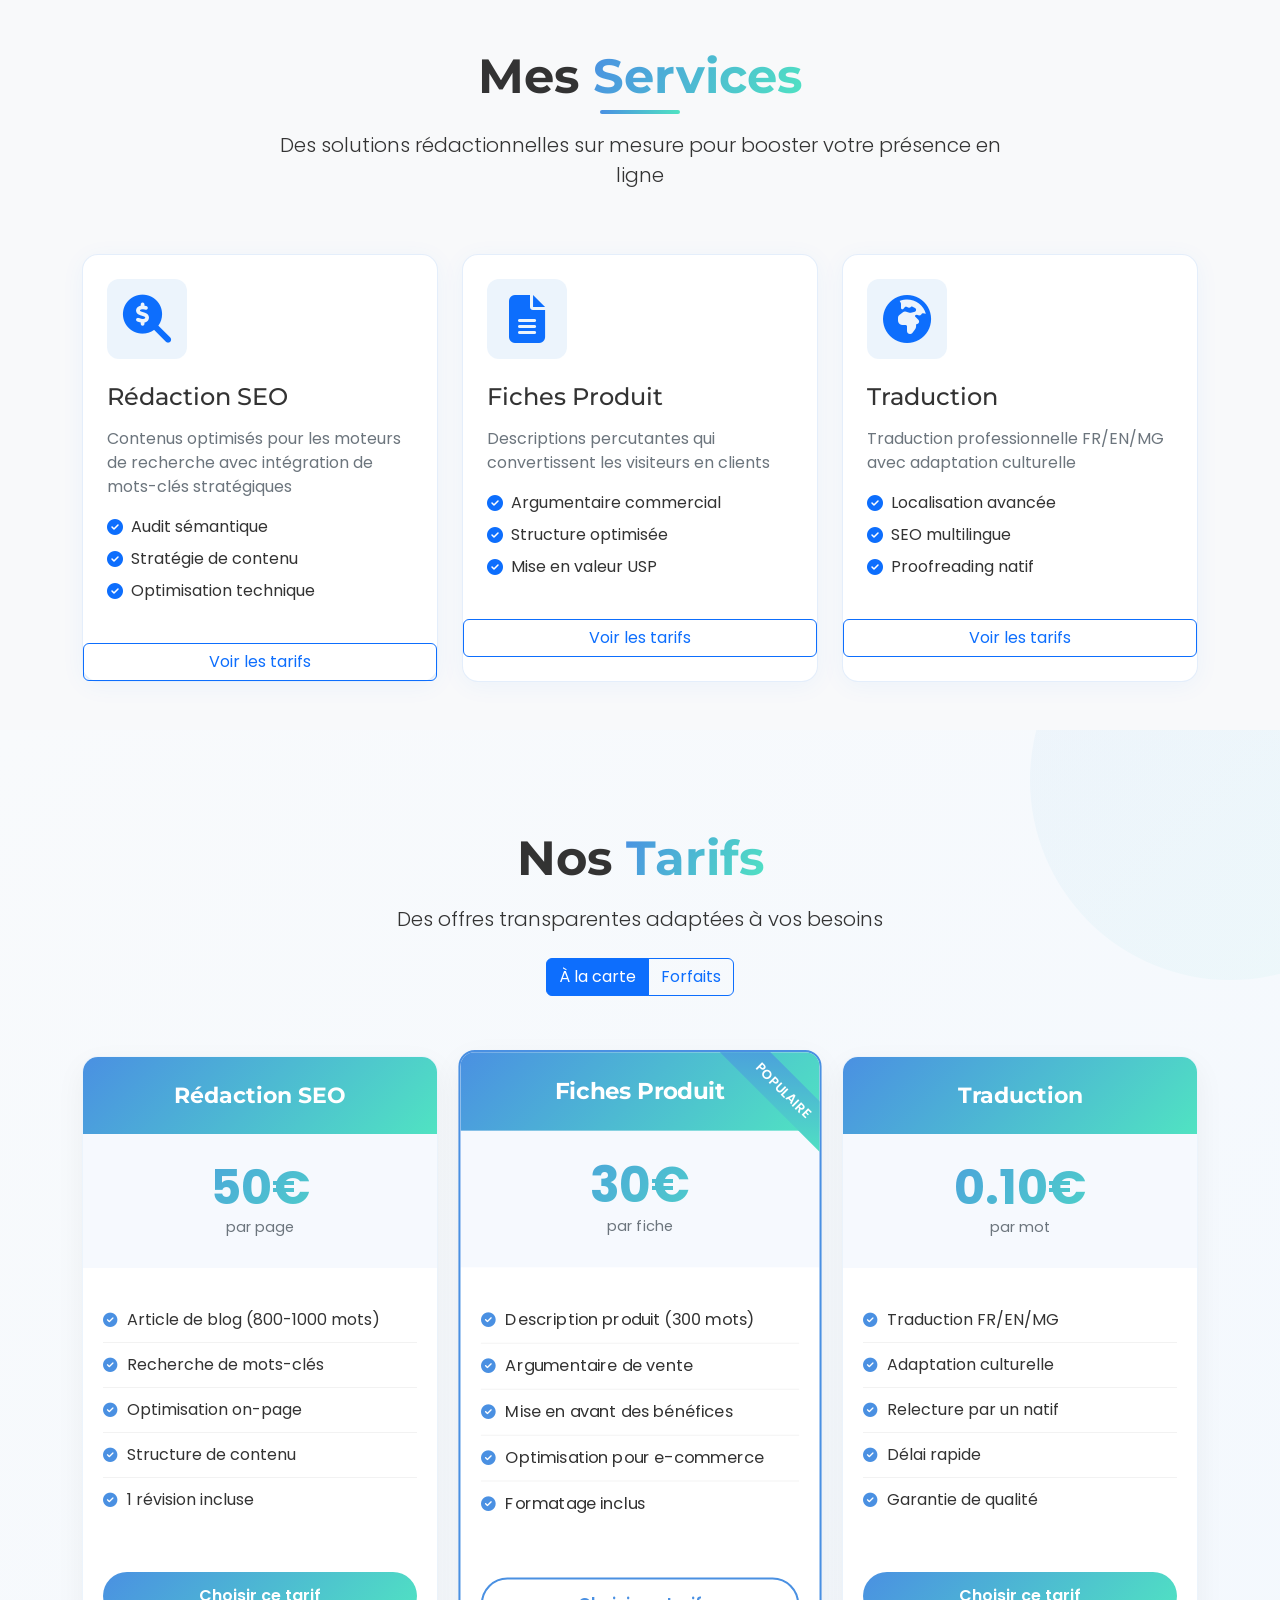
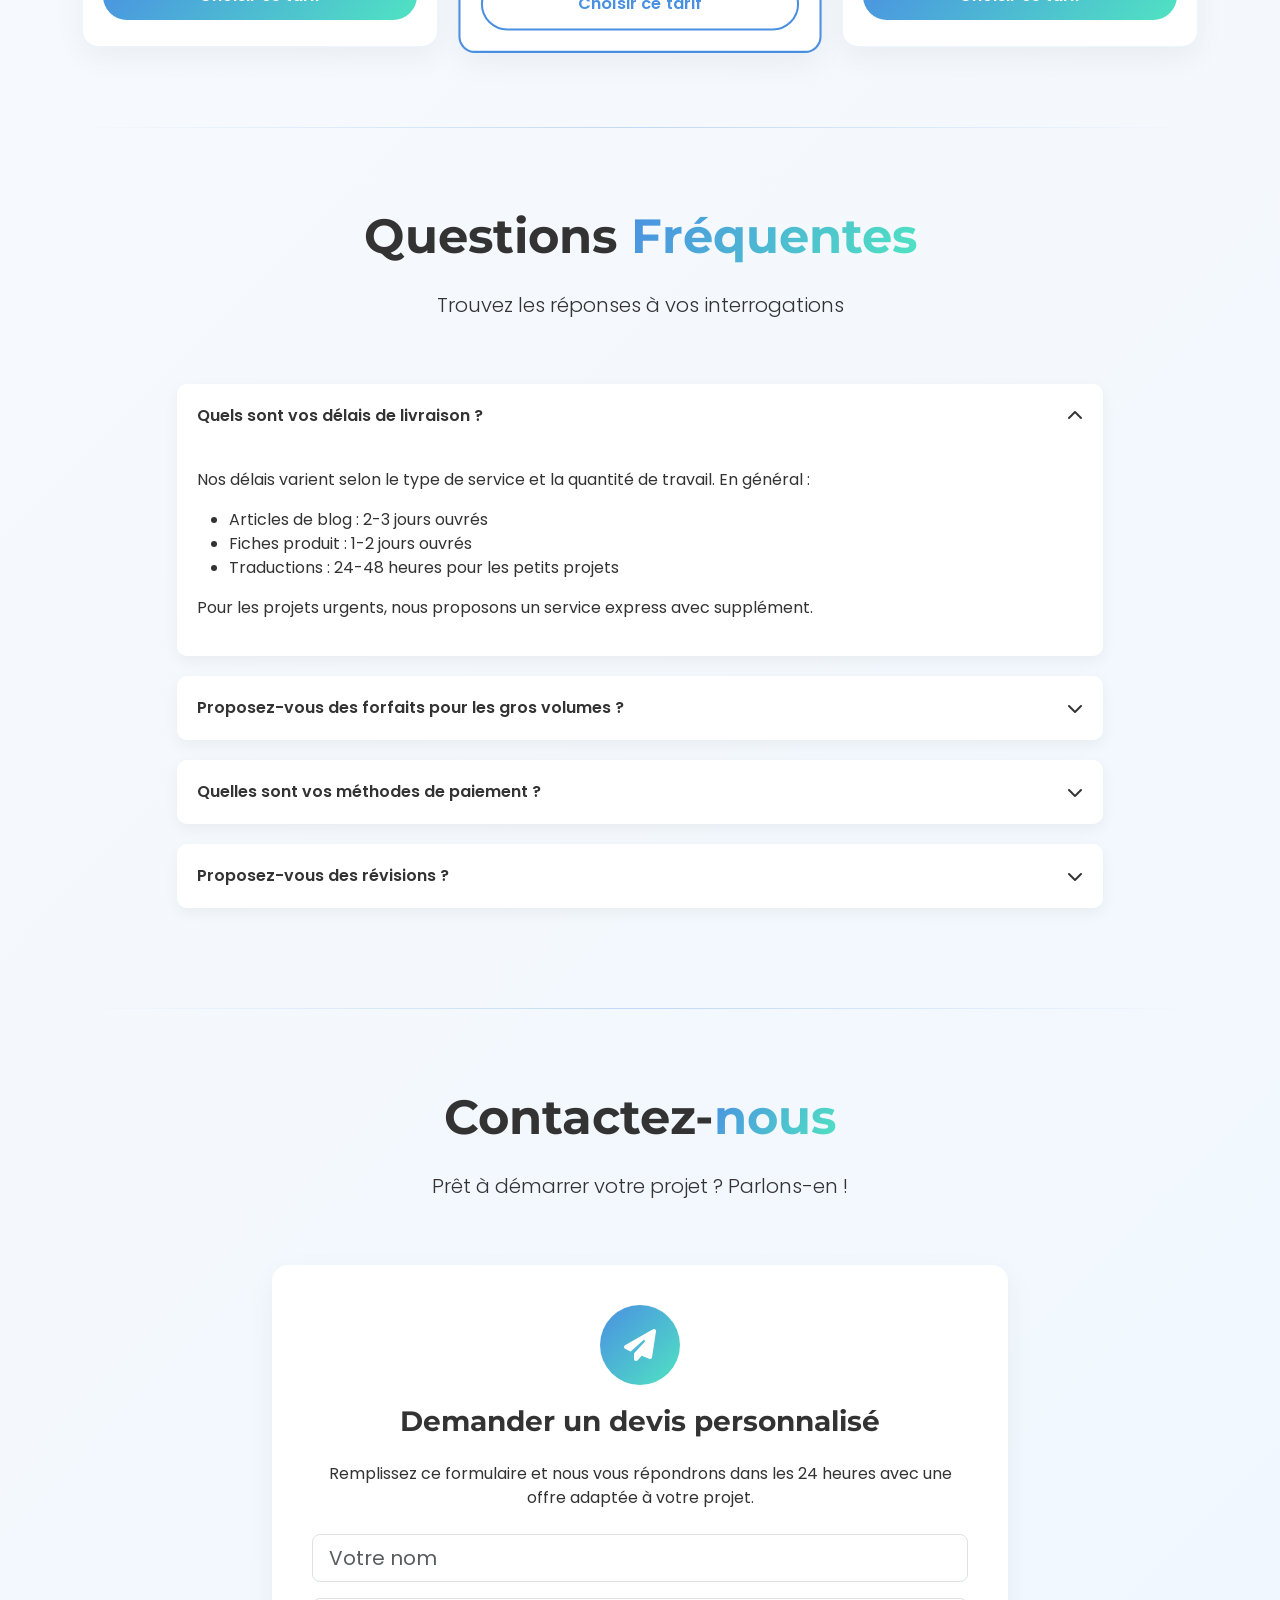
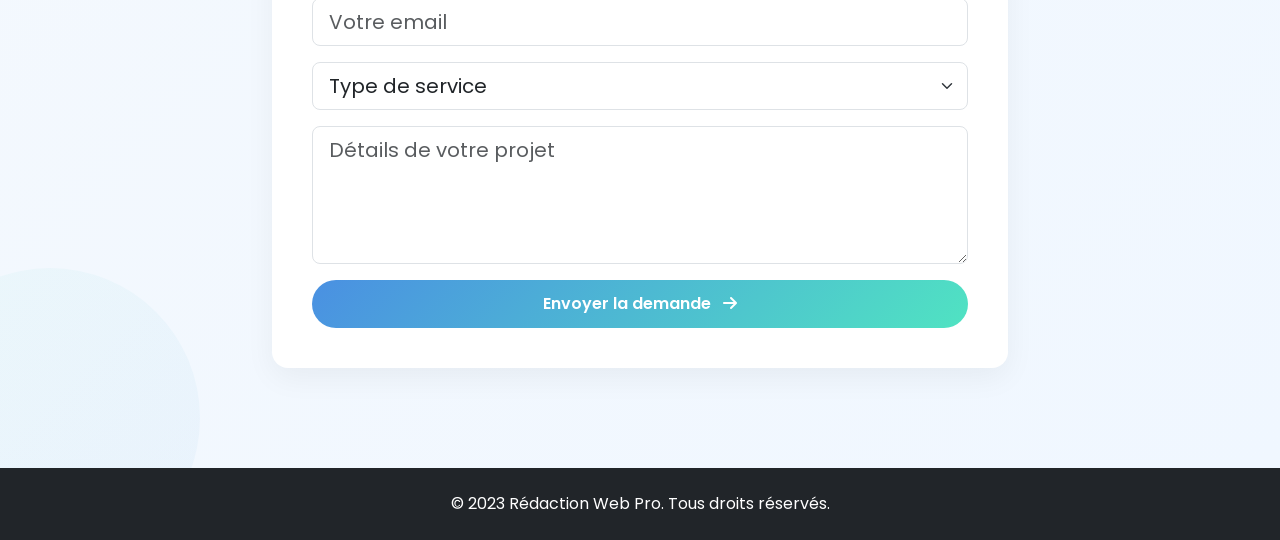
==== faq.html @ 9dbad0db "Merge pull request #6 from RH-Muriel/pricing-50 pricing-card" ====
<!DOCTYPE html>
<html lang="fr">
<head>
    <meta charset="UTF-8">
    <meta name="viewport" content="width=device-width, initial-scale=1.0">
    <title>Services et Tarifs - Rédaction Web</title>
    <link href="https://cdn.jsdelivr.net/npm/bootstrap@5.3.0/dist/css/bootstrap.min.css" rel="stylesheet">
    <link rel="stylesheet" href="https://cdnjs.cloudflare.com/ajax/libs/font-awesome/6.4.0/css/all.min.css">
    <link href="https://fonts.googleapis.com/css2?family=Montserrat:wght@400;500;600;700&family=Poppins:wght@300;400;500&display=swap" rel="stylesheet">
    <style>
        :root {
            --primary: #4a90e2;
            --secondary: #50e3c2;
            --dark: #2c3e50;
            --light: #f8f9fa;
            --gray: #6c757d;
        }
        
        body {
            font-family: 'Poppins', sans-serif;
            color: #333;
            background-color: #fafbfc;
        }
        
        h1, h2, h3, h4, h5 {
            font-family: 'Montserrat', sans-serif;
            font-weight: 700;
        }
        
        .Title-underline {
            position: relative;
            display: inline-block;
        }
        
        .Title-underline::after {
            content: '';
            position: absolute;
            bottom: -8px;
            left: 50%;
            transform: translateX(-50%);
            width: 80px;
            height: 4px;
            background: linear-gradient(90deg, var(--primary), var(--secondary));
            border-radius: 2px;
        }
        
        .highlight {
            background: linear-gradient(120deg, var(--primary), var(--secondary));
            -webkit-background-clip: text;
            background-clip: text;
            color: transparent;
            font-weight: 700;
        }
        
        /* Section Services */
        .services-section {
            position: relative;
            overflow: hidden;
        }
        
        .service-card {
            background: white;
            border-radius: 16px;
            border: 1px solid rgba(74, 144, 226, 0.15);
            transition: all 0.3s cubic-bezier(0.4, 0, 0.2, 1);
            height: 100%;
            box-shadow: 0 4px 24px rgba(13, 110, 253, 0.05);
        }
        
        .service-card:hover {
            transform: translateY(-8px);
            box-shadow: 0 12px 32px rgba(13, 110, 253, 0.15);
            border-color: rgba(74, 144, 226, 0.3);
        }
        
        .icon-box {
            width: 80px;
            height: 80px;
            display: flex;
            align-items: center;
            justify-content: center;
            background: rgba(74, 144, 226, 0.1);
            border-radius: 12px;
            transition: all 0.3s ease;
        }
        
        .service-card:hover .icon-box {
            background: linear-gradient(135deg, var(--primary) 0%, var(--secondary) 100%);
            color: white !important;
        }
        
        .hover-scale {
            transition: transform 0.3s ease;
        }
        
        .hover-scale:hover {
            transform: scale(1.05);
        }
        
        /* Section Tarifs */
        .pricing-section {
            padding: 100px 0;
            background: linear-gradient(135deg, #f8fafc 0%, #f0f7ff 100%);
            position: relative;
            overflow: hidden;
        }
        
        .pricing-section::before {
            content: '';
            position: absolute;
            top: -150px;
            right: -150px;
            width: 400px;
            height: 400px;
            border-radius: 50%;
            background: linear-gradient(135deg, rgba(74, 144, 226, 0.05) 0%, rgba(80, 227, 194, 0.05) 100%);
            z-index: 0;
        }
        
        .pricing-section::after {
            content: '';
            position: absolute;
            bottom: -100px;
            left: -100px;
            width: 300px;
            height: 300px;
            border-radius: 50%;
            background: linear-gradient(135deg, rgba(80, 227, 194, 0.05) 0%, rgba(74, 144, 226, 0.05) 100%);
            z-index: 0;
        }
        
        .pricing-header {
            text-align: center;
            margin-bottom: 60px;
            position: relative;
            z-index: 1;
        }
        
        .pricing-card {
            background: white;
            border-radius: 16px;
            overflow: hidden;
            box-shadow: 0 10px 30px rgba(0, 0, 0, 0.05);
            transition: all 0.4s ease;
            position: relative;
            z-index: 1;
            height: 100%;
            border: 1px solid rgba(74, 144, 226, 0.1);
        }
        
        .pricing-card:hover {
            transform: translateY(-10px);
            box-shadow: 0 15px 40px rgba(74, 144, 226, 0.15);
        }
        
        .pricing-card.popular {
            border: 2px solid var(--primary);
            transform: scale(1.02);
            z-index: 2;
        }
        
        .pricing-card.popular:hover {
            transform: scale(1.02) translateY(-10px);
        }
        
        .popular-badge {
            position: absolute;
            top: 20px;
            right: -40px;
            background: linear-gradient(135deg, var(--primary) 0%, var(--secondary) 100%);
            color: white;
            padding: 8px 40px;
            transform: rotate(45deg);
            font-size: 0.8rem;
            font-weight: 600;
            z-index: 3;
        }
        
        .pricing-title {
            background: linear-gradient(135deg, var(--primary) 0%, var(--secondary) 100%);
            color: white;
            padding: 25px 20px;
            text-align: center;
        }
        
        .pricing-title h3 {
            margin: 0;
            font-size: 1.4rem;
        }
        
        .pricing-price {
            padding: 30px 20px;
            text-align: center;
            background: rgba(74, 144, 226, 0.05);
        }
        
        .price-amount {
            font-size: 3rem;
            font-weight: 700;
            background: linear-gradient(135deg, var(--primary) 0%, var(--secondary) 100%);
            -webkit-background-clip: text;
            background-clip: text;
            color: transparent;
            line-height: 1;
            margin-bottom: 5px;
        }
        
        .price-period {
            color: var(--gray);
            font-size: 0.9rem;
        }
        
        .pricing-features {
            padding: 30px 20px;
        }
        
        .feature-item {
            display: flex;
            align-items: center;
            padding: 10px 0;
            border-bottom: 1px solid rgba(0, 0, 0, 0.05);
        }
        
        .feature-item:last-child {
            border-bottom: none;
        }
        
        .feature-item i {
            color: var(--primary);
            margin-right: 10px;
            font-size: 0.9rem;
        }
        
        .pricing-cta {
            padding: 20px;
            text-align: center;
        }
        
        .btn-primary-gradient {
            background: linear-gradient(135deg, var(--primary) 0%, var(--secondary) 100%);
            border: none;
            color: white;
            padding: 12px 30px;
            border-radius: 30px;
            font-weight: 600;
            transition: all 0.3s ease;
            display: inline-block;
            text-align: center;
            width: 100%;
        }
        
        .btn-primary-gradient:hover {
            transform: translateY(-3px);
            box-shadow: 0 7px 15px rgba(74, 144, 226, 0.4);
        }
        
        .pricing-card.popular .btn-primary-gradient {
            background: white;
            color: var(--primary);
            border: 2px solid var(--primary);
        }
        
        .pricing-card.popular .btn-primary-gradient:hover {
            background: linear-gradient(135deg, var(--primary) 0%, var(--secondary) 100%);
            color: white;
        }
        
        .section-divider {
            height: 1px;
            background: linear-gradient(90deg, transparent, rgba(74, 144, 226, 0.3), transparent);
            margin: 80px 0;
        }
        
        .faq-item {
            margin-bottom: 20px;
            border-radius: 10px;
            overflow: hidden;
            box-shadow: 0 5px 15px rgba(0, 0, 0, 0.05);
        }
        
        .faq-question {
            background: white;
            padding: 20px;
            font-weight: 600;
            cursor: pointer;
            display: flex;
            justify-content: space-between;
            align-items: center;
            transition: all 0.3s ease;
        }
        
        .faq-question:hover {
            background: rgba(74, 144, 226, 0.05);
        }
        
        .faq-question i {
            transition: transform 0.3s ease;
        }
        
        .faq-answer {
            padding: 0 20px;
            max-height: 0;
            overflow: hidden;
            transition: all 0.3s ease;
            background: white;
        }
        
        .faq-item.active .faq-answer {
            padding: 20px;
            max-height: 500px;
        }
        
        .faq-item.active .faq-question i {
            transform: rotate(180deg);
        }
        
        .contact-card {
            background: white;
            border-radius: 16px;
            padding: 40px;
            box-shadow: 0 10px 30px rgba(0, 0, 0, 0.05);
            text-align: center;
        }
        
        .contact-icon {
            width: 80px;
            height: 80px;
            display: flex;
            align-items: center;
            justify-content: center;
            background: linear-gradient(135deg, var(--primary) 0%, var(--secondary) 100%);
            border-radius: 50%;
            margin: 0 auto 20px;
            color: white;
            font-size: 2rem;
        }
        
        @media (max-width: 768px) {
            .pricing-card.popular {
                transform: scale(1);
            }
            
            .pricing-card.popular:hover {
                transform: translateY(-10px);
            }
            
            .popular-badge {
                top: 15px;
                right: -35px;
                padding: 6px 35px;
                font-size: 0.7rem;
            }
        }
    </style>
</head>
<body>
    <!-- Section Services -->
     <section class="services-section py-5 bg-light" id="services">
        <div class="container">
            <div class="row justify-content-center mb-5">
                <div class="col-lg-8 text-center">
                    <h2 class="Title-underline display-5 fw-bold mb-4">Mes <span class="highlight">Services</span>
                    </h2>
                    <p class="lead">Des solutions rédactionnelles sur mesure pour booster votre présence en ligne</p>
                </div>
            </div>

            <div class="row g-4">
                <div class="col-md-6 col-lg-4" data-aos="fade-up">
                    <div class="service-card">
                        <div class="card-body p-4">
                            <div class="icon-box mb-4">
                                <i class="fas fa-search-dollar fa-3x text-primary"></i>
                            </div>
                            <h3 class="h4 mb-3">Rédaction SEO</h3>
                            <p class="text-secondary">Contenus optimisés pour les moteurs de recherche avec intégration
                                de mots-clés stratégiques</p>
                            <ul class="list-unstyled ps-0">
                                <li class="d-flex align-items-start mb-2">
                                    <i class="fas fa-check-circle text-primary me-2 mt-1"></i>
                                    <span>Audit sémantique</span>
                                </li>
                                <li class="d-flex align-items-start mb-2">
                                    <i class="fas fa-check-circle text-primary me-2 mt-1"></i>
                                    <span>Stratégie de contenu</span>
                                </li>
                                <li class="d-flex align-items-start">
                                    <i class="fas fa-check-circle text-primary me-2 mt-1"></i>
                                    <span>Optimisation technique</span>
                                </li>
                            </ul>
                        </div>
                        <div class="card-footer bg-transparent border-top-0">
                            <a href="#pricing" class="btn btn-outline-primary w-100 hover-scale">
                                Voir les tarifs
                            </a>
                        </div>
                    </div>
                </div>

                <div class="col-md-6 col-lg-4" data-aos="fade-up" data-aos-delay="100">
                    <div class="service-card">
                        <div class="card-body p-4">
                            <div class="icon-box mb-4">
                                <i class="fas fa-file-alt fa-3x text-primary"></i>
                            </div>
                            <h3 class="h4 mb-3">Fiches Produit</h3>
                            <p class="text-secondary">Descriptions percutantes qui convertissent les visiteurs en
                                clients</p>
                            <ul class="list-unstyled ps-0">
                                <li class="d-flex align-items-start mb-2">
                                    <i class="fas fa-check-circle text-primary me-2 mt-1"></i>
                                    <span>Argumentaire commercial</span>
                                </li>
                                <li class="d-flex align-items-start mb-2">
                                    <i class="fas fa-check-circle text-primary me-2 mt-1"></i>
                                    <span>Structure optimisée</span>
                                </li>
                                <li class="d-flex align-items-start">
                                    <i class="fas fa-check-circle text-primary me-2 mt-1"></i>
                                    <span>Mise en valeur USP</span>
                                </li>
                            </ul>
                        </div>
                        <div class="card-footer bg-transparent border-top-0">
                            <a href="#pricing" class="btn btn-outline-primary w-100 hover-scale">
                                Voir les tarifs
                            </a>
                        </div>
                    </div>
                </div>

                <div class="col-md-6 col-lg-4" data-aos="fade-up" data-aos-delay="200">
                    <div class="service-card">
                        <div class="card-body p-4">
                            <div class="icon-box mb-4">
                                <i class="fas fa-globe-africa fa-3x text-primary"></i>
                            </div>
                            <h3 class="h4 mb-3">Traduction</h3>
                            <p class="text-secondary">Traduction professionnelle FR/EN/MG avec adaptation culturelle</p>
                            <ul class="list-unstyled ps-0">
                                <li class="d-flex align-items-start mb-2">
                                    <i class="fas fa-check-circle text-primary me-2 mt-1"></i>
                                    <span>Localisation avancée</span>
                                </li>
                                <li class="d-flex align-items-start mb-2">
                                    <i class="fas fa-check-circle text-primary me-2 mt-1"></i>
                                    <span>SEO multilingue</span>
                                </li>
                                <li class="d-flex align-items-start">
                                    <i class="fas fa-check-circle text-primary me-2 mt-1"></i>
                                    <span>Proofreading natif</span>
                                </li>
                            </ul>
                        </div>
                        <div class="card-footer bg-transparent border-top-0">
                            <a href="#pricing" class="btn btn-outline-primary w-100 hover-scale">
                                Voir les tarifs
                            </a>
                        </div>
                    </div>
                </div>
            </div>
        </div>
    </section> 
    
    <!-- Section Tarifs -->
    <section class="pricing-section" id="pricing">
        <div class="container">
            <div class="pricing-header">
                <h2 class="display-5 fw-bold mb-3">Nos <span class="highlight">Tarifs</span></h2>
                <p class="lead mb-4">Des offres transparentes adaptées à vos besoins</p>
                <div class="d-flex justify-content-center">
                    <div class="btn-group" role="group">
                        <button type="button" class="btn btn-outline-primary active">À la carte</button>
                        <button type="button" class="btn btn-outline-primary">Forfaits</button>
                    </div>
                </div>
            </div>
            
            <div class="row g-4">
                <!-- Carte Tarif 1 -->
                <div class="col-md-6 col-lg-4">
                    <div class="pricing-card">
                        <div class="pricing-title">
                            <h3>Rédaction SEO</h3>
                        </div>
                        <div class="pricing-price">
                            <div class="price-amount">50€</div>
                            <div class="price-period">par page</div>
                        </div>
                        <div class="pricing-features">
                            <div class="feature-item">
                                <i class="fas fa-check-circle"></i>
                                <span>Article de blog (800-1000 mots)</span>
                            </div>
                            <div class="feature-item">
                                <i class="fas fa-check-circle"></i>
                                <span>Recherche de mots-clés</span>
                            </div>
                            <div class="feature-item">
                                <i class="fas fa-check-circle"></i>
                                <span>Optimisation on-page</span>
                            </div>
                            <div class="feature-item">
                                <i class="fas fa-check-circle"></i>
                                <span>Structure de contenu</span>
                            </div>
                            <div class="feature-item">
                                <i class="fas fa-check-circle"></i>
                                <span>1 révision incluse</span>
                            </div>
                        </div>
                        <div class="pricing-cta">
                            <a href="#contact" class="btn btn-primary-gradient">Choisir ce tarif</a>
                        </div>
                    </div>
                </div>
                
                <!-- Carte Tarif 2 (Populaire) -->
                <div class="col-md-6 col-lg-4">
                    <div class="pricing-card popular">
                        <div class="popular-badge">POPULAIRE</div>
                        <div class="pricing-title">
                            <h3>Fiches Produit</h3>
                        </div>
                        <div class="pricing-price">
                            <div class="price-amount">30€</div>
                            <div class="price-period">par fiche</div>
                        </div>
                        <div class="pricing-features">
                            <div class="feature-item">
                                <i class="fas fa-check-circle"></i>
                                <span>Description produit (300 mots)</span>
                            </div>
                            <div class="feature-item">
                                <i class="fas fa-check-circle"></i>
                                <span>Argumentaire de vente</span>
                            </div>
                            <div class="feature-item">
                                <i class="fas fa-check-circle"></i>
                                <span>Mise en avant des bénéfices</span>
                            </div>
                            <div class="feature-item">
                                <i class="fas fa-check-circle"></i>
                                <span>Optimisation pour e-commerce</span>
                            </div>
                            <div class="feature-item">
                                <i class="fas fa-check-circle"></i>
                                <span>Formatage inclus</span>
                            </div>
                        </div>
                        <div class="pricing-cta">
                            <a href="#contact" class="btn btn-primary-gradient">Choisir ce tarif</a>
                        </div>
                    </div>
                </div>
                
                <!-- Carte Tarif 3 -->
                <div class="col-md-6 col-lg-4">
                    <div class="pricing-card">
                        <div class="pricing-title">
                            <h3>Traduction</h3>
                        </div>
                        <div class="pricing-price">
                            <div class="price-amount">0.10€</div>
                            <div class="price-period">par mot</div>
                        </div>
                        <div class="pricing-features">
                            <div class="feature-item">
                                <i class="fas fa-check-circle"></i>
                                <span>Traduction FR/EN/MG</span>
                            </div>
                            <div class="feature-item">
                                <i class="fas fa-check-circle"></i>
                                <span>Adaptation culturelle</span>
                            </div>
                            <div class="feature-item">
                                <i class="fas fa-check-circle"></i>
                                <span>Relecture par un natif</span>
                            </div>
                            <div class="feature-item">
                                <i class="fas fa-check-circle"></i>
                                <span>Délai rapide</span>
                            </div>
                            <div class="feature-item">
                                <i class="fas fa-check-circle"></i>
                                <span>Garantie de qualité</span>
                            </div>
                        </div>
                        <div class="pricing-cta">
                            <a href="#contact" class="btn btn-primary-gradient">Choisir ce tarif</a>
                        </div>
                    </div>
                </div>
            </div>
            
            <!-- Section FAQ -->
            <div class="section-divider"></div>
            
            <div class="row justify-content-center mt-5">
                <div class="col-lg-8 text-center mb-5">
                    <h2 class="display-5 fw-bold mb-4">Questions <span class="highlight">Fréquentes</span></h2>
                    <p class="lead">Trouvez les réponses à vos interrogations</p>
                </div>
            </div>
            
            <div class="row justify-content-center">
                <div class="col-lg-10">
                    <div class="faq-item active">
                        <div class="faq-question">
                            <span>Quels sont vos délais de livraison ?</span>
                            <i class="fas fa-chevron-down"></i>
                        </div>
                        <div class="faq-answer">
                            <p>Nos délais varient selon le type de service et la quantité de travail. En général :</p>
                            <ul>
                                <li>Articles de blog : 2-3 jours ouvrés</li>
                                <li>Fiches produit : 1-2 jours ouvrés</li>
                                <li>Traductions : 24-48 heures pour les petits projets</li>
                            </ul>
                            <p>Pour les projets urgents, nous proposons un service express avec supplément.</p>
                        </div>
                    </div>
                    
                    <div class="faq-item">
                        <div class="faq-question">
                            <span>Proposez-vous des forfaits pour les gros volumes ?</span>
                            <i class="fas fa-chevron-down"></i>
                        </div>
                        <div class="faq-answer">
                            <p>Absolument ! Nous offrons des tarifs préférentiels pour les commandes régulières ou les gros volumes :</p>
                            <ul>
                                <li>Pack de 10 articles : -15%</li>
                                <li>Pack de 20 fiches produits : -20%</li>
                                <li>Traduction de plus de 10 000 mots : -10%</li>
                            </ul>
                            <p>Contactez-nous pour une offre personnalisée adaptée à vos besoins.</p>
                        </div>
                    </div>
                    
                    <div class="faq-item">
                        <div class="faq-question">
                            <span>Quelles sont vos méthodes de paiement ?</span>
                            <i class="fas fa-chevron-down"></i>
                        </div>
                        <div class="faq-answer">
                            <p>Nous acceptons plusieurs méthodes de paiement pour votre convenance :</p>
                            <ul>
                                <li>Virement bancaire</li>
                                <li>PayPal</li>
                                <li>Carte bancaire (via Stripe)</li>
                                <li>Transferwise (pour les paiements internationaux)</li>
                            </ul>
                            <p>Les paiements sont généralement exigés à la commande ou à la livraison selon le type de projet.</p>
                        </div>
                    </div>
                    
                    <div class="faq-item">
                        <div class="faq-question">
                            <span>Proposez-vous des révisions ?</span>
                            <i class="fas fa-chevron-down"></i>
                        </div>
                        <div class="faq-answer">
                            <p>Oui, chaque prestation inclut une révision gratuite dans les 7 jours suivant la livraison. Cette révision couvre :</p>
                            <ul>
                                <li>Corrections mineures</li>
                                <li>Ajustements de ton</li>
                                <li>Modifications mineures demandées</li>
                            </ul>
                            <p>Les demandes de révision substantielles ou de changement de direction peuvent entraîner des frais supplémentaires.</p>
                        </div>
                    </div>
                </div>
            </div>
            
            <!-- Section Contact -->
            <div class="section-divider"></div>
            
            <div class="row justify-content-center mt-5" id="contact">
                <div class="col-lg-8 text-center mb-5">
                    <h2 class="display-5 fw-bold mb-4">Contactez-<span class="highlight">nous</span></h2>
                    <p class="lead">Prêt à démarrer votre projet ? Parlons-en !</p>
                </div>
            </div>
            
            <div class="row justify-content-center">
                <div class="col-lg-8">
                    <div class="contact-card">
                        <div class="contact-icon">
                            <i class="fas fa-paper-plane"></i>
                        </div>
                        <h3 class="mb-4">Demander un devis personnalisé</h3>
                        <p class="mb-4">Remplissez ce formulaire et nous vous répondrons dans les 24 heures avec une offre adaptée à votre projet.</p>
                        
                        <form>
                            <div class="mb-3">
                                <input type="text" class="form-control form-control-lg" placeholder="Votre nom">
                            </div>
                            <div class="mb-3">
                                <input type="email" class="form-control form-control-lg" placeholder="Votre email">
                            </div>
                            <div class="mb-3">
                                <select class="form-select form-select-lg">
                                    <option selected>Type de service</option>
                                    <option>Rédaction SEO</option>
                                    <option>Fiches Produit</option>
                                    <option>Traduction</option>
                                    <option>Autre</option>
                                </select>
                            </div>
                            <div class="mb-3">
                                <textarea class="form-control form-control-lg" rows="4" placeholder="Détails de votre projet"></textarea>
                            </div>
                            <div class="d-grid">
                                <button type="submit" class="btn btn-primary-gradient">
                                    Envoyer la demande <i class="fas fa-arrow-right ms-2"></i>
                                </button>
                            </div>
                        </form>
                    </div>
                </div>
            </div>
        </div>
    </section>
    
    <footer class="py-4 bg-dark text-white text-center">
        <div class="container">
            <p class="mb-0">© 2023 Rédaction Web Pro. Tous droits réservés.</p>
        </div>
    </footer>

    <script>
        // Script pour les FAQ
        document.querySelectorAll('.faq-question').forEach(question => {
            question.addEventListener('click', () => {
                const faqItem = question.parentElement;
                faqItem.classList.toggle('active');
            });
        });
        
        // Script pour la navigation
        document.querySelectorAll('a[href^="#"]').forEach(anchor => {
            anchor.addEventListener('click', function (e) {
                e.preventDefault();
                
                document.querySelector(this.getAttribute('href')).scrollIntoView({
                    behavior: 'smooth'
                });
            });
        });
    </script>
</body>
</html>
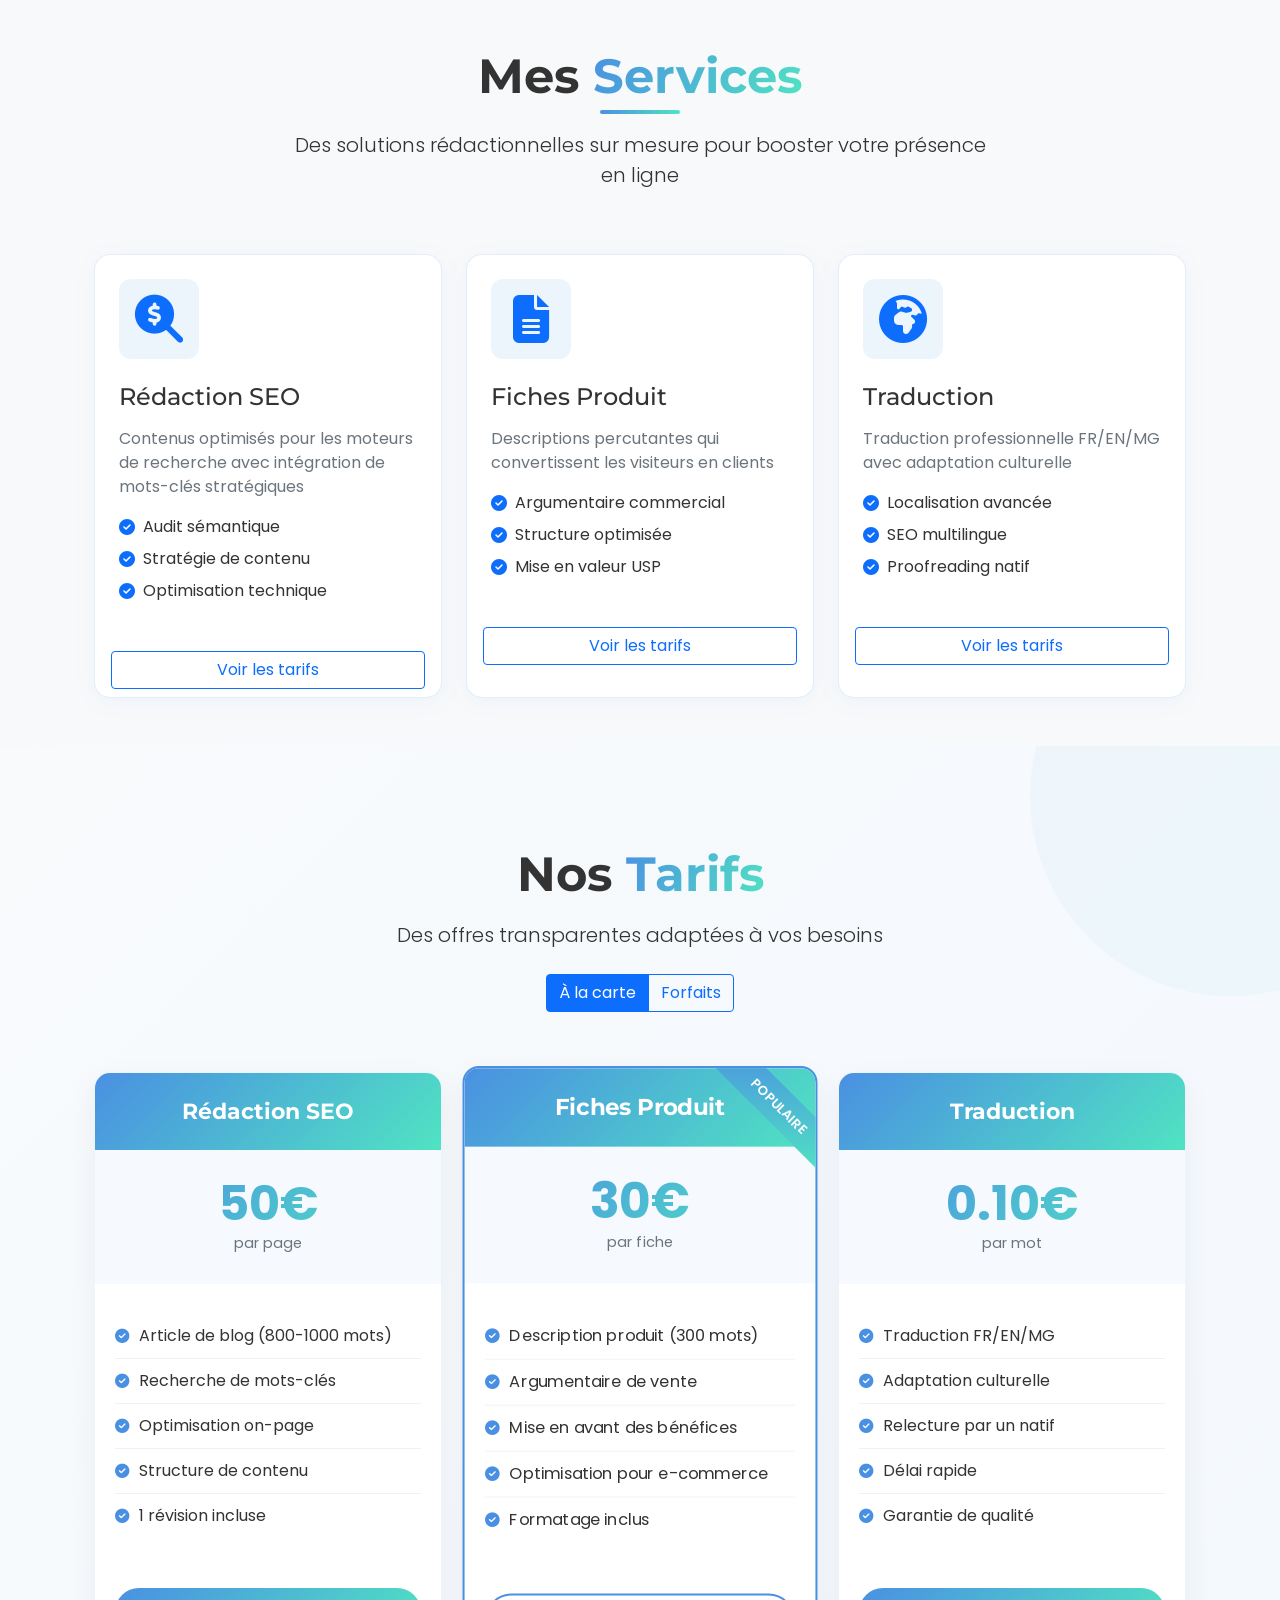
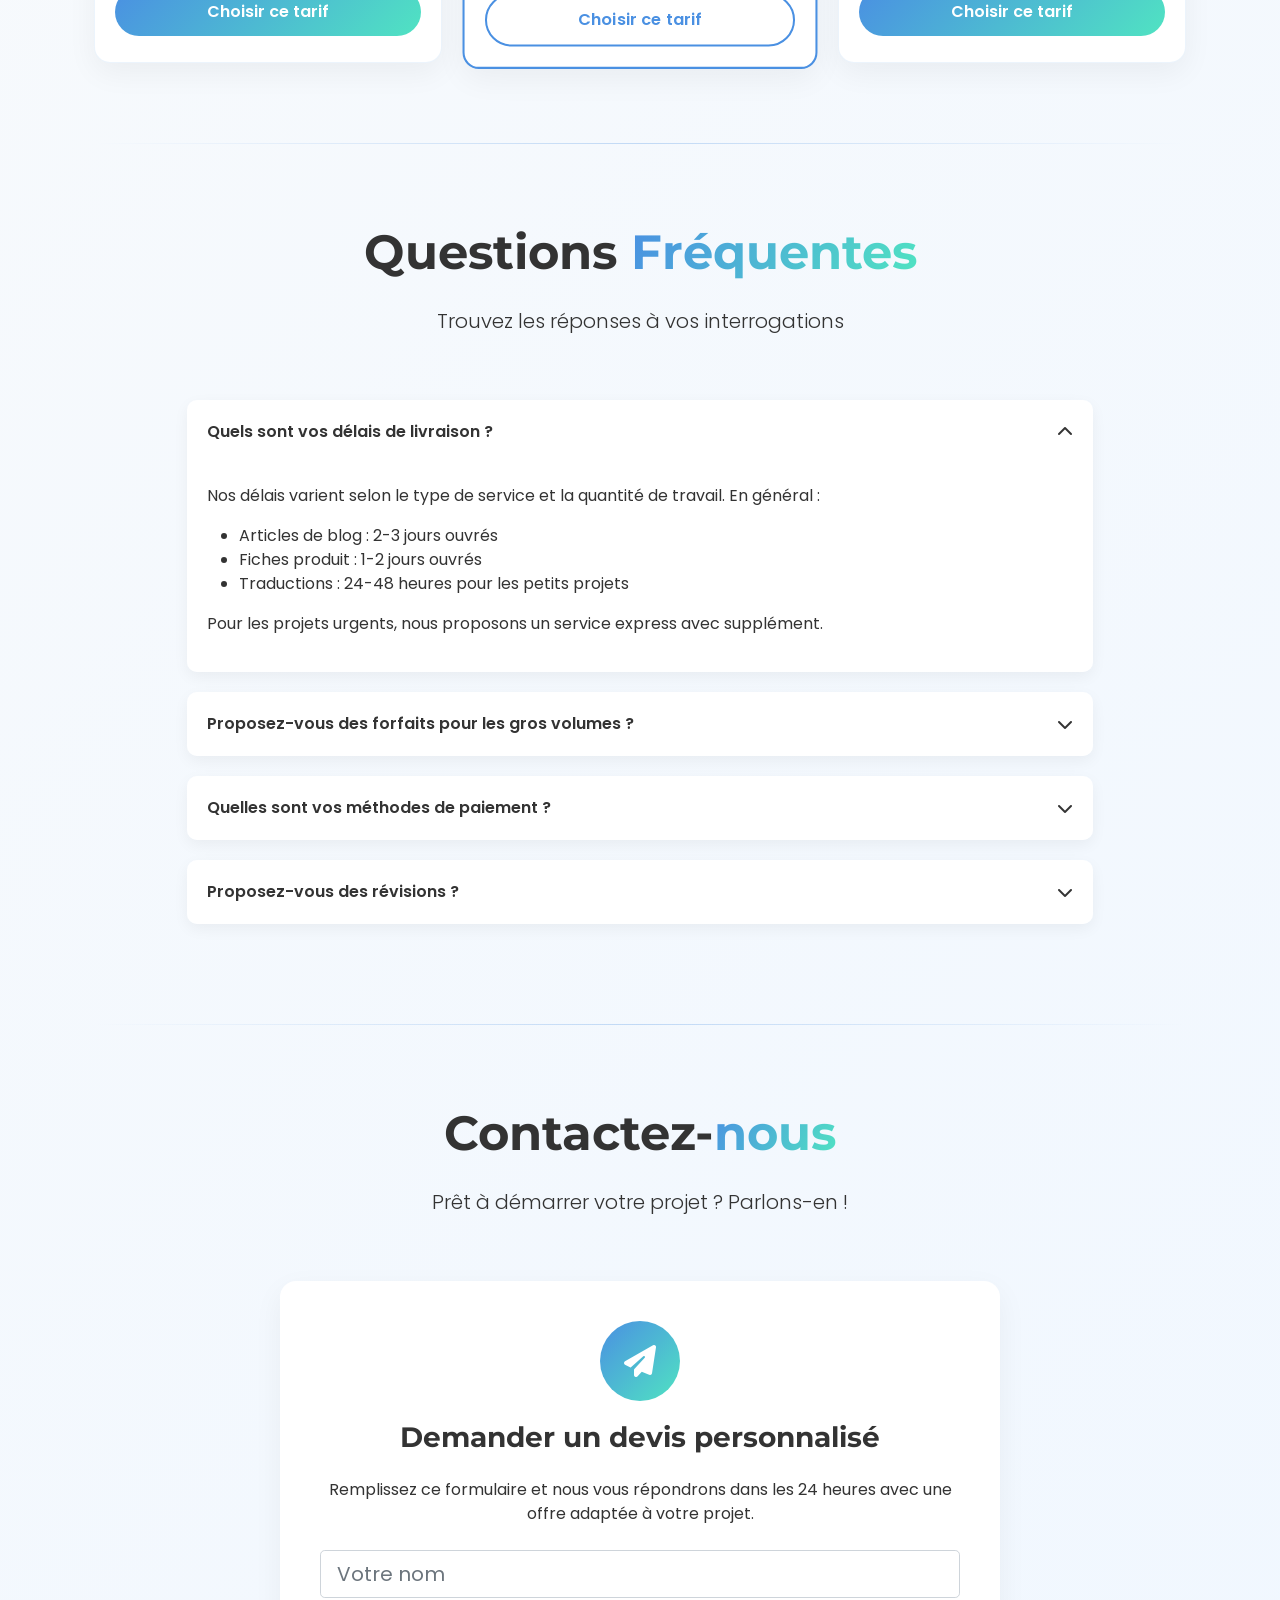
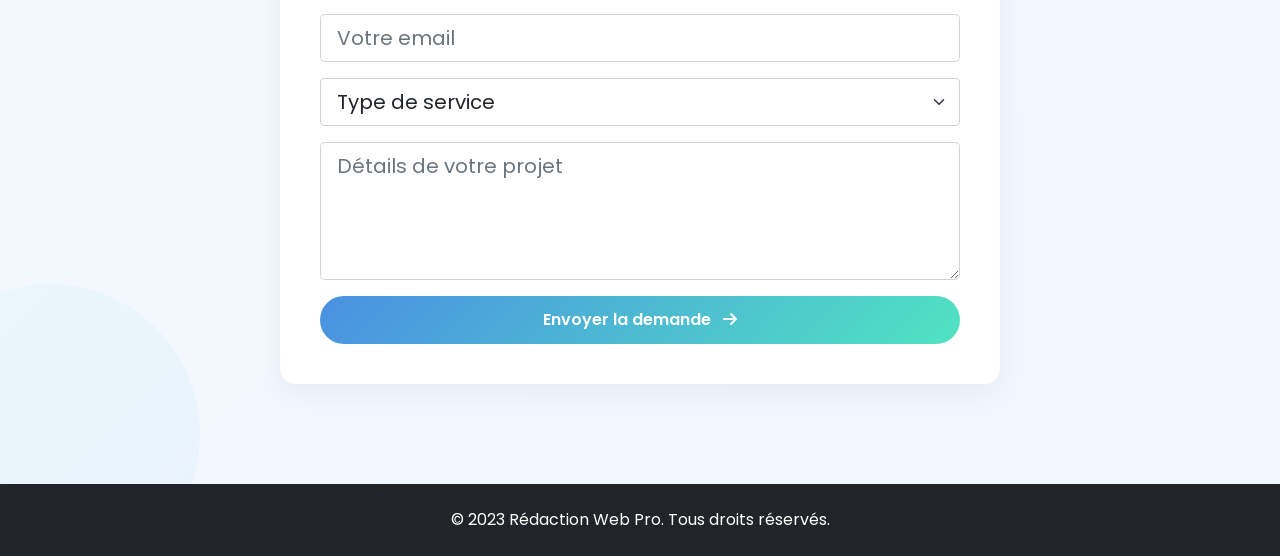
==== commit 16d9e9f2: "Merge pull request #8 from RH-Muriel/pricing-card tarif" ====
--- a/faq.html
+++ b/faq.html
@@ -7,6 +7,7 @@
     <link href="https://cdn.jsdelivr.net/npm/bootstrap@5.3.0/dist/css/bootstrap.min.css" rel="stylesheet">
     <link rel="stylesheet" href="https://cdnjs.cloudflare.com/ajax/libs/font-awesome/6.4.0/css/all.min.css">
     <link href="https://fonts.googleapis.com/css2?family=Montserrat:wght@400;500;600;700&family=Poppins:wght@300;400;500&display=swap" rel="stylesheet">
+    <link rel="stylesheet" href="css/bootstrap.min.css">
     <style>
         :root {
             --primary: #4a90e2;
